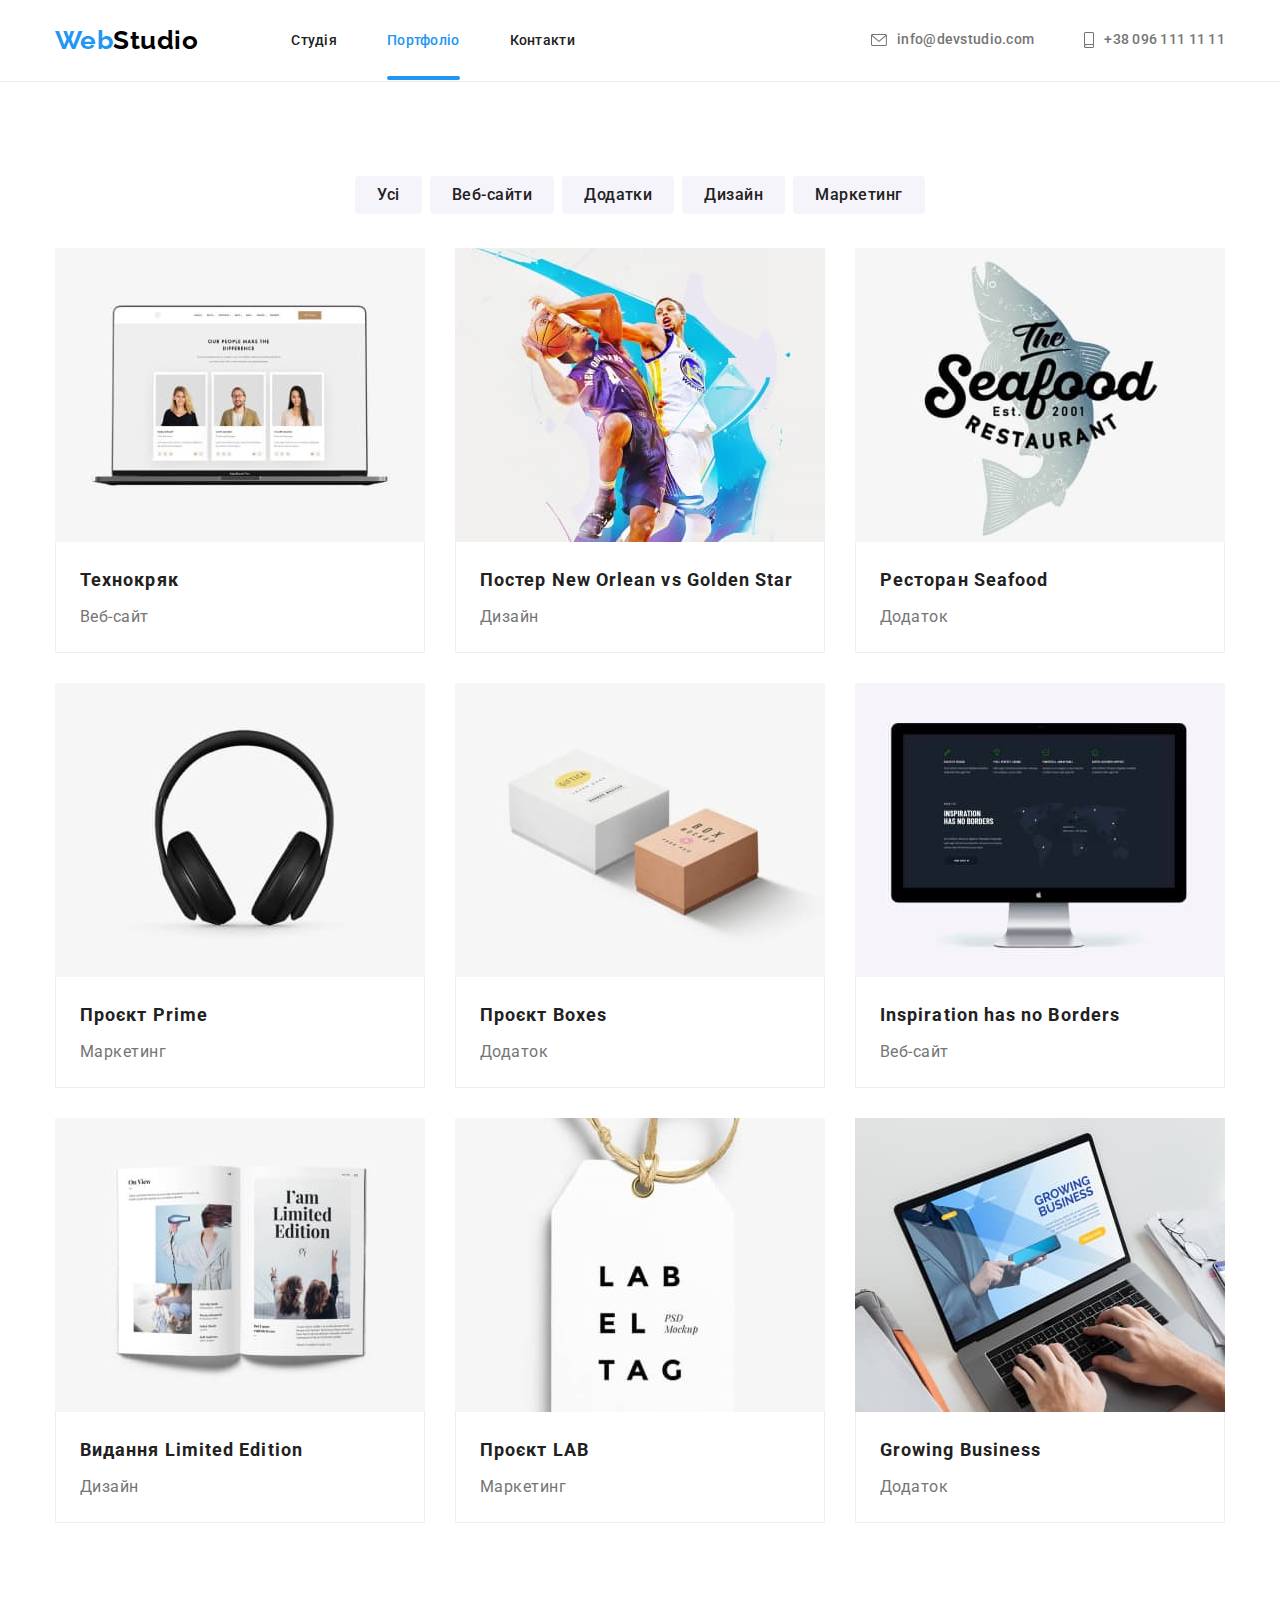
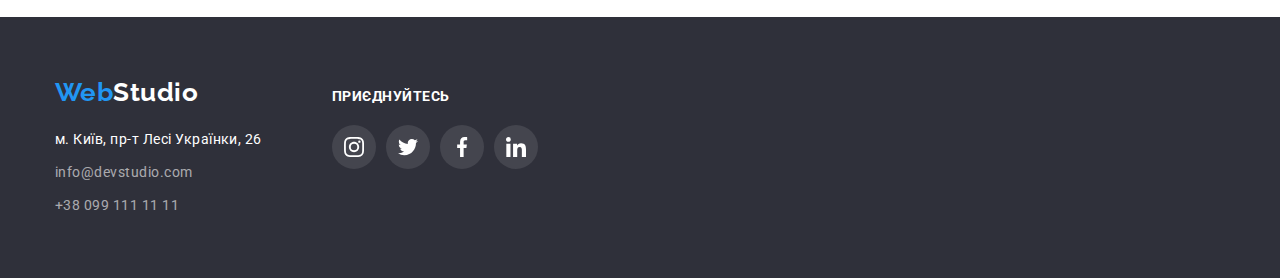
==== portfolio.html @ 14ec2091 "adds transitions, ::after completes specialization section" ====
<!DOCTYPE html>
<html lang="uk">
  <head>
    <meta charset="UTF-8" />
    <meta http-equiv="X-UA-Compatible" content="IE=edge" />
    <meta name="viewport" content="width=device-width, initial-scale=1.0" />
    <title>WebStudio Portfolio</title>
    <link rel="preconnect" href="https://fonts.googleapis.com" />
    <link rel="preconnect" href="https://fonts.gstatic.com" crossorigin />
    <link
      href="https://fonts.googleapis.com/css2?family=Raleway:wght@700&family=Roboto:wght@400;500;700;900&display=swap"
      rel="stylesheet"
    />
    <link
      rel="stylesheet"
      href="https://cdnjs.cloudflare.com/ajax/libs/modern-normalize/1.1.0/modern-normalize.min.css"
    />
    <link rel="stylesheet" href="./css/styles.css" />
  </head>
  <body>
    <header class="page-header">
      <div class="container">
        <nav class="header-nav">
          <a class="link logo" href="./index.html "> <span class="logo-start">Web</span>Studio</a>
          <ul class="list site-nav">
            <li class="item"><a class="link" href="./index.html">Студія</a></li>
            <li class="item">
              <a class="link current" href="./portfolio.html">Портфоліо</a>
            </li>
            <li class="item"><a class="link" href="">Контакти</a></li>
          </ul>
        </nav>
        <ul class="list contacts-nav">
          <li class="item">
            <a class="link" href="mailto:info@devstudio.com">
              <svg width="16" height="12" class="envelope">
                <use href="./images/icons.svg/symbol-defs.svg#icon-envelope"></use>
              </svg>
              info@devstudio.com</a
            >
          </li>
          <li class="item">
            <a class="link" href="tel:+380961111111">
              <svg width="10" height="16" class="phone">
                <use href="./images/icons.svg/symbol-defs.svg#icon-phone"></use>
              </svg>
              +38 096 111 11 11</a
            >
          </li>
        </ul>
      </div>
    </header>
    <main>
      <section class="section">
        <div class="container">
          <h1 class="title visually-hidden">Приклади робiт</h1>
          <!-- h1 will be hidden with the help of css -->
          <ul class="list sorter">
            <li class="item">
              <button type="button" class="button">Усі</button>
            </li>
            <li class="item">
              <button type="button" class="button">Веб-сайти</button>
            </li>
            <li class="item">
              <button type="button" class="button">Додатки</button>
            </li>
            <li class="item">
              <button type="button" class="button">Дизайн</button>
            </li>
            <li class="item">
              <button type="button" class="button">Маркетинг</button>
            </li>
          </ul>
          <ul class="list work-example">
            <li class="example-item">
              <a href="" class="example">
                <img
                  class="image"
                  src="./images/portfolio-pics/img-1.jpg"
                  alt="Ноутбук"
                  width="370"
                  height="294"
                />
                <div class="example-description">
                  <h2 class="subtitle">Технокряк</h2>
                  <p class="text">Веб-сайт</p>
                </div>
              </a>
            </li>
            <li class="example-item">
              <a href="" class="example">
                <img
                  class="image"
                  src="./images/portfolio-pics/img-2.jpg"
                  alt="Баскетбол"
                  width="370"
                  height="294"
                />
                <div class="example-description">
                  <h2 class="subtitle">Постер <span lang="en">New Orlean vs Golden Star</span></h2>
                  <p class="text">Дизайн</p>
                </div>
              </a>
            </li>
            <li class="example-item">
              <a href="" class="example">
                <img
                  class="image"
                  src="./images/portfolio-pics/img-3.jpg"
                  alt="Риба"
                  width="370"
                  height="294"
                />
                <div class="example-description">
                  <h2 class="subtitle">Ресторан <span lang="en">Seafood</span></h2>
                  <p class="text">Додаток</p>
                </div>
              </a>
            </li>
            <li class="example-item">
              <a href="" class="example">
                <img
                  class="image"
                  src="./images/portfolio-pics/img-4.jpg"
                  alt="Навушники"
                  width="370"
                  height="294"
                />
                <div class="example-description">
                  <h2 class="subtitle">Проєкт <span lang="en">Prime</span></h2>
                  <p class="text">Маркетинг</p>
                </div>
              </a>
            </li>
            <li class="example-item">
              <a href="" class="example">
                <img
                  class="image"
                  src="./images/portfolio-pics/img-5.jpg"
                  alt="Дві коробки"
                  width="370"
                  height="294"
                />
                <div class="example-description">
                  <h2 class="subtitle">Проєкт <span lang="en">Boxes </span></h2>
                  <p class="text">Додаток</p>
                </div>
              </a>
            </li>
            <li class="example-item">
              <a href="" class="example">
                <img
                  class="image"
                  src="./images/portfolio-pics/img-6.jpg"
                  alt="Монітор iMac"
                  width="370"
                  height="294"
                />
                <div class="example-description">
                  <h2 class="subtitle" lang="en">Inspiration has no Borders</h2>
                  <p class="text">Веб-сайт</p>
                </div>
              </a>
            </li>
            <li class="example-item">
              <a href="" class="example">
                <img
                  class="image"
                  src="./images/portfolio-pics/img-7.jpg"
                  alt="Журнал"
                  width="370"
                  height="294"
                />
                <div class="example-description">
                  <h2 class="subtitle">Видання <span>Limited Edition</span></h2>
                  <p class="text">Дизайн</p>
                </div>
              </a>
            </li>
            <li class="example-item">
              <a href="" class="example">
                <img
                  class="image"
                  src="./images/portfolio-pics/img-8.jpg"
                  alt="Бірка"
                  width="370"
                  height="294"
                />
                <div class="example-description">
                  <h2 class="subtitle">Проєкт <span lang="en">LAB</span></h2>
                  <p class="text">Маркетинг</p>
                </div>
              </a>
            </li>
            <li class="example-item">
              <a href="" class="example">
                <img
                  class="image"
                  src="./images/portfolio-pics/img-9.jpg"
                  alt="Руки на ноутбуці"
                  width="370"
                  height="294"
                />
                <div class="example-description">
                  <h2 class="subtitle" lang="en">Growing Business</h2>
                  <p class="text">Додаток</p>
                </div>
              </a>
            </li>
          </ul>
        </div>
      </section>
    </main>
    <footer class="page-footer">
      <div class="container">
        <div>
          <a class="link logo" href="./index.html"
            ><span class="logo-start">Web</span><span class="logo-end">Studio</span></a
          >
          <address class="address-nav">
            <ul class="list">
              <li class="item">
                <a
                  class="link map"
                  href="https://goo.gl/maps/hFDBtTGMjcZhoMpHA"
                  target="_blank"
                  rel="noopener noreferrer nofollow"
                >
                  м. Київ, пр-т Лесі Українки, 26</a
                >
              </li>
              <li class="item">
                <a class="link contact" href="mailto:info@devstudio.com">info@devstudio.com</a>
              </li>
              <li class="item">
                <a class="link contact" href="tel:+380991111111">+38 099 111 11 11</a>
              </li>
            </ul>
          </address>
        </div>

        <div class="join-us">
          <p class="join-us-title">приєднуйтесь</p>
          <ul class="list social-links">
            <li class="item">
              <a href="" class="link">
                <svg class="social-links-logo">
                  <use href="./images/icons.svg/symbol-defs.svg#icon-instagram"></use>
                </svg>
              </a>
            </li>
            <li class="item">
              <a href="" class="link">
                <svg class="social-links-logo">
                  <use href="./images/icons.svg/symbol-defs.svg#icon-twitter"></use>
                </svg>
              </a>
            </li>
            <li class="item">
              <a href="" class="link">
                <svg class="social-links-logo">
                  <use href="./images/icons.svg/symbol-defs.svg#icon-facebook"></use>
                </svg>
              </a>
            </li>
            <li class="item">
              <a href="" class="link">
                <svg class="social-links-logo">
                  <use href="./images/icons.svg/symbol-defs.svg#icon-linkedin"></use>
                </svg>
              </a>
            </li>
          </ul>
        </div>
      </div>
    </footer>
  </body>
</html>
---- css/styles.css ----
/* основной цвет бэка #F5F5F5 */
/* #FFFFFF цвет бэка хедера  */
/* цвет бэка футера #2F303A */
/* наша команда #F5F4FA */
/* цвет заголовков #212121 */
/* увет текста #757575 */
/*  акцент #2196F3 */
/* roboto 400 700 */

:root {
  --main-background-color: #ffffff;
  --footer-backgroung-color: #2f303a;
  --main-color: #757575;
  --title-color: #212121;
  --accent-color: #2196f3;
  --list-gap: 30px;
}
/* basic styles */
html {
  box-sizing: border-box;
}

body {
  background-color: var(--main-background-color);
  color: var(--main-color);
  font-family: Roboto, sans-serif;
  letter-spacing: 0.03em;
}
h1,
h2,
h3,
p,
ul {
  margin: 0;
  padding-left: 0;
}
.container {
  width: 1200px;
  padding: 0 15px;
  margin: 0 auto;
}

.section {
  padding-top: 94px;
  padding-bottom: 94px;
}

.list {
  list-style: none;
}
.link {
  text-decoration: inherit;
}

/* header styles */

.page-header {
  background-color: #ffffff;
  border-bottom: 1px solid #ececec;
}
.page-header .container {
  display: flex;
  padding-top: 25px;
  padding-bottom: 25px;
}
.header-nav {
  display: flex;
  align-items: center;
}
.header-nav .logo {
  margin-right: 93px;
}
.site-nav {
  display: flex;
}
.site-nav .item:not(:last-child),
.contacts-nav .item:not(:last-child) {
  margin-right: 50px;
}
.contacts-nav {
  display: flex;
  align-items: center;
  margin-left: auto;
}

.logo {
  color: #000;
}
.logo-start {
  color: var(--accent-color);
}
.site-nav .link {
  color: var(--title-color);
  transition-property: color;
  transition-duration: 250ms;
  transition-timing-function: cubic-bezier(0.4, 0, 0.2, 1);
}
.site-nav .link:hover,
.site-nav .link:focus {
  color: var(--accent-color);
}
.contacts-nav .link {
  color: inherit;
  display: flex;
  align-items: center;
  transition-property: color;
  transition-duration: 250ms;
  transition-timing-function: cubic-bezier(0.4, 0, 0.2, 1);
}
.contacts-nav .link:hover,
.contacts-nav .link:focus {
  color: var(--accent-color);
}
.site-nav .current {
  color: var(--accent-color);
}
.current {
  position: relative;
  padding-bottom: 28px;
}
.current::after {
  position: absolute;
  top: 100%;
  right: 0;
  display: block;
  content: '';
  width: 100%;
  height: 4px;
  border-radius: 2px;
  background-color: var(--accent-color);
}

.logo {
  font-family: Raleway, sans-serif;
  font-weight: 700;
  font-size: 26px;
  line-height: 1.19;
}
.site-nav .link,
.contacts-nav .link {
  font-weight: 500;
  font-size: 14px;
  line-height: 1.14;
  letter-spacing: 0.02em;
}

.envelope,
.phone {
  fill: var(--main-color);
  margin-right: 10px;
  transition-property: fill;
  transition-duration: 250ms;
  transition-timing-function: cubic-bezier(0.4, 0, 0.2, 1);
}

.contacts-nav .link:hover .envelope,
.contacts-nav .link:hover .phone {
  fill: currentColor;
}
.contacts-nav .link:focus .envelope,
.contacts-nav .link:focus .phone {
  fill: currentColor;
}
/* main styles */
.visually-hidden {
  position: absolute;
  white-space: nowrap;
  width: 1px;
  height: 1px;
  overflow: hidden;
  border: 0;
  padding: 0;
  clip: rect(0 0 0 0);
  clip-path: inset(50%);
  margin: -1px;
}

.title {
  text-align: center;
}

.overlay {
  max-width: 1600px;
  margin-left: auto;
  margin-right: auto;
  background-image: linear-gradient(to right, rgba(47, 48, 58, 0.4), rgba(47, 48, 58, 0.4)),
    url(../images/hero.jpg);
  background-color: #c4c4c4;
  background-size: cover;
  background-repeat: no-repeat;
}
.hero.section {
  display: flex;
  flex-direction: column;
  align-items: center;
  padding-top: 200px;
  padding-bottom: 200px;
  text-align: center;
}
.hero-title {
  color: var(--main-background-color);
  font-weight: 900;
  font-size: 44px;
  line-height: 1.36;
  text-align: center;
  text-transform: uppercase;
  min-width: 696px;
}

.title,
.subtitle {
  color: var(--title-color);
}
.hero-button {
  color: var(--main-background-color);
  background-color: var(--accent-color);
  font-family: inherit;
  font-weight: 700;
  font-size: 16px;
  line-height: 1.88;
  box-shadow: 0px 4px 4px rgba(0, 0, 0, 0.15);

  min-width: 216px;
  box-shadow: 0px 4px 4px rgba(0, 0, 0, 0.15);
  border: 0;
  border-radius: 4px;
  padding: 10px 32px;
  text-align: center;
  margin-top: 30px;

  transition-property: background-color;
  transition-duration: 250ms;
  transition-timing-function: cubic-bezier(0.4, 0, 0.2, 1);
}
.hero-button:hover,
.hero-button:focus {
  background-color: #188ce8;
}
.button {
  color: var(--title-color);
  background-color: #f5f4fa;
}

.button,
.hero-button {
  cursor: pointer;
}
.list .example {
  text-decoration: inherit;
  color: inherit;
}
.work-example .subtitle,
.hero-title,
.hero-button {
  letter-spacing: 0.06em;
}
.title {
  font-size: 36px;
  line-height: 1.17;
  text-align: center;
}
.specialization.section {
  padding-top: 0;
}
.advantages .subtitle {
  font-size: 14px;
  line-height: 1.42;
  text-transform: uppercase;
}
.advantages .text {
  font-style: normal;
  font-size: 14px;
  line-height: 1.71;
}

.advantages .list {
  display: flex;
  margin-left: calc(-1 * var(--list-gap));
}

.box .subtitle {
  margin-top: 30px;
  margin-bottom: 10px;
}
.box {
  margin-left: var(--list-gap);
  flex-basis: calc(100% / 4 - var(--list-gap));
}
.thumb {
  position: relative;
}
.thumb-description {
  position: absolute;
  bottom: 0;
  right: 0;
  left: 0;
  width: 100%;
  height: 70px;
  padding-top: 27px;
  padding-bottom: 27px;
  font-weight: 700;
  font-size: 14px;
  text-align: center;
  text-transform: uppercase;
  background-color: rgba(47, 48, 58, 0.8);
  color: var(--main-background-color);
}
.specialization .list {
  display: flex;
  margin-left: calc(-1 * var(--list-gap));
}
.specialization .item {
  margin-left: var(--list-gap);
  flex-basis: calc(100% / 3 - var(--list-gap));
}

.specialization .title,
.team .title,
.clients .title {
  margin-bottom: 50px;
}
.advantages .box:before {
  content: '';
  display: block;
  height: 120px;
  border-radius: 4px;
  background-color: #f5f4fa;
  background-repeat: no-repeat;
  background-position: center;
}

.icon-antenna:before {
  background-image: url(../images/icons/antenna\ 1.svg);
}
.icon-clock:before {
  background-image: url(../images/icons/clock\ 1.svg);
}
.icon-diagram:before {
  background-image: url(../images/icons/diagram\ 1.svg);
}
.icon-astronaut:before {
  background-image: url(../images/icons/astronaut\ 1.svg);
}
.team .list {
  display: flex;
  margin-left: calc(-1 * var(--list-gap));
}

.team {
  background-color: #f5f4fa;
}
.team .card {
  margin-left: var(--list-gap);
  flex-basis: calc(100% / 4 - var(--list-gap));

  background-color: var(--main-background-color);
  box-shadow: 0px 1px 3px rgba(0, 0, 0, 0.12), 0px 1px 1px rgba(0, 0, 0, 0.14),
    0px 2px 1px rgba(0, 0, 0, 0.2);
  border-radius: 0px 0px 4px 4px;
}
.about {
  padding-top: var(--list-gap);
  padding-bottom: var(--list-gap);
  padding-left: 32px;
  padding-right: 32px;
}
.team .subtitle {
  font-weight: 500;
  font-size: 16px;
  line-height: 1.19;
  text-align: center;
  margin-bottom: 10px;
}
.team .position {
  font-size: 16px;
  line-height: 1.19;
  text-align: center;
  margin-bottom: 16px;
}
.about .list.social-links {
  margin: 0;
  padding: 0;
  display: flex;
}

.social-links .link {
  width: 44px;
  height: 44px;
  border-radius: 50%;
  display: flex;
  justify-content: center;
  align-items: center;
  transition-property: background-color;
  transition-duration: 250ms;
  transition-timing-function: cubic-bezier(0.4, 0, 0.2, 1);
}

.social-links > .item:not(:last-child) {
  margin-right: 10px;
}

.social-links-logo {
  width: 20px;
  height: 20px;
  fill: #afb1b8;
  transition-property: fill;
  transition-duration: 250ms;
  transition-timing-function: cubic-bezier(0.4, 0, 0.2, 1);
}

.social-links .link:hover,
.social-links .link:focus {
  background-color: var(--accent-color);
}
.social-links .link:hover .social-links-logo,
.social-links .link:focus .social-links-logo {
  fill: var(--main-background-color);
}

.clients-list {
  display: flex;
  gap: var(--list-gap);
}
.clients-list .item {
  flex-basis: calc((100% - 150px) / 6);
}
.clients-logo {
  width: 106px;
  height: 60px;
  fill: #afb1b8;
  transition-property: fill;
  transition-duration: 250ms;
  transition-timing-function: cubic-bezier(0.4, 0, 0.2, 1);
}

.clients .link {
  display: flex;
  justify-content: center;
  align-items: center;
  height: 92px;
  border: 1px solid #afb1b8;
  border-radius: 4px;
  cursor: pointer;
  transition-property: border;
  transition-duration: 250ms;
  transition-timing-function: cubic-bezier(0.4, 0, 0.2, 1);
}

.clients-list .link:hover,
.clients-list .link:focus {
  border: 1px solid var(--accent-color);
}

.clients-list .link:hover .clients-logo {
  fill: var(--accent-color);
}
.clients-list .link:focus .clients-logo {
  fill: var(--accent-color);
}

.sorter {
  margin-left: auto;
  margin-right: auto;
  margin-bottom: 34px;
  padding-left: 0;
  display: flex;
  justify-content: center;
}
.sorter .button {
  font-family: inherit;
  font-weight: 500;
  font-size: 16px;
  line-height: 1.63;
  letter-spacing: inherit;
  background: #f5f4fa;
  padding: 6px 22px;
  border-radius: 4px;
  text-align: center;
  border: none;
  transition-property: color, background-color, box-shadow;
  transition-duration: 250ms;
  transition-timing-function: cubic-bezier(0.4, 0, 0.2, 1);
}
.sorter .button:hover,
.sorter .button:focus {
  color: var(--main-background-color);
  background-color: var(--accent-color);
  box-shadow: 0px 3px 1px rgba(0, 0, 0, 0.1), 0px 1px 2px rgba(0, 0, 0, 0.08),
    0px 2px 2px rgba(0, 0, 0, 0.12);
}

.sorter .item:not(:last-child) {
  margin-right: 8px;
}

.work-example .subtitle {
  font-size: 18px;
  line-height: 2;
}

.work-example > .example-item {
  margin-top: var(--list-gap);
  margin-left: var(--list-gap);
  flex-basis: calc(100% / 3 - var(--list-gap));
}
.example {
  display: block;
  transition-property: box-shadow;
  transition-duration: 250ms;
  transition-timing-function: cubic-bezier(0.4, 0, 0.2, 1);
}
.example:hover,
.example:focus {
  box-shadow: 0px 1px 1px rgba(0, 0, 0, 0.12), 0px 4px 4px rgba(0, 0, 0, 0.06),
    1px 4px 6px rgba(0, 0, 0, 0.16);
}

.work-example .text {
  font-size: 16px;
  line-height: 1.88;
}

.list.work-example {
  padding-left: 0;
  display: flex;
  flex-wrap: wrap;
  margin-top: calc(-1 * var(--list-gap));
  margin-left: calc(-1 * var(--list-gap));
}

.image {
  display: block;
  max-width: 100%;
}
.work-example .subtitle {
  margin-bottom: 4px;
}

.example-description {
  padding: 20px 24px;
  border-bottom: 1px solid #eeeeee;
  border-left: 1px solid #eeeeee;
  border-right: 1px solid #eeeeee;
}
/* footer styles */
.page-footer {
  padding-top: 60px;
  padding-bottom: 60px;
  background-color: var(--footer-backgroung-color);
}

.page-footer .logo {
  display: inline-block;
  margin-bottom: 20px;
}
.logo-end {
  color: var(--main-background-color);
}
.link.map {
  display: inline-block;
}
.address-nav .item:not(:last-child) {
  margin-bottom: 9px;
}
.link .map {
  color: var(--main-background-color);
}
.address-nav > .list {
  font-style: normal;
}

.map {
  color: var(--main-background-color);
  transition-property: color;
  transition-duration: 250ms;
  transition-timing-function: cubic-bezier(0.4, 0, 0.2, 1);
}
.contact {
  color: rgba(255, 255, 255, 0.6);
  transition-property: color;
  transition-duration: 250ms;
  transition-timing-function: cubic-bezier(0.4, 0, 0.2, 1);
}
.map:hover,
.contact:hover,
.map:focus,
.contact:focus {
  color: var(--accent-color);
}
.map,
.contact {
  font-size: 14px;
  line-height: 1.71;
}

.page-footer .container {
  display: flex;
  align-items: baseline;
}
.join-us {
  margin-left: 70px;
}
.join-us-title {
  font-weight: 700;
  font-size: 14px;
  line-height: 1.14;
  text-transform: uppercase;
  color: #ffffff;
  margin-bottom: 20px;
}

.join-us .social-links {
  display: flex;
}
.join-us .link {
  background: rgba(255, 255, 255, 0.1);
}
.join-us .social-links-logo {
  fill: var(--main-background-color);
}
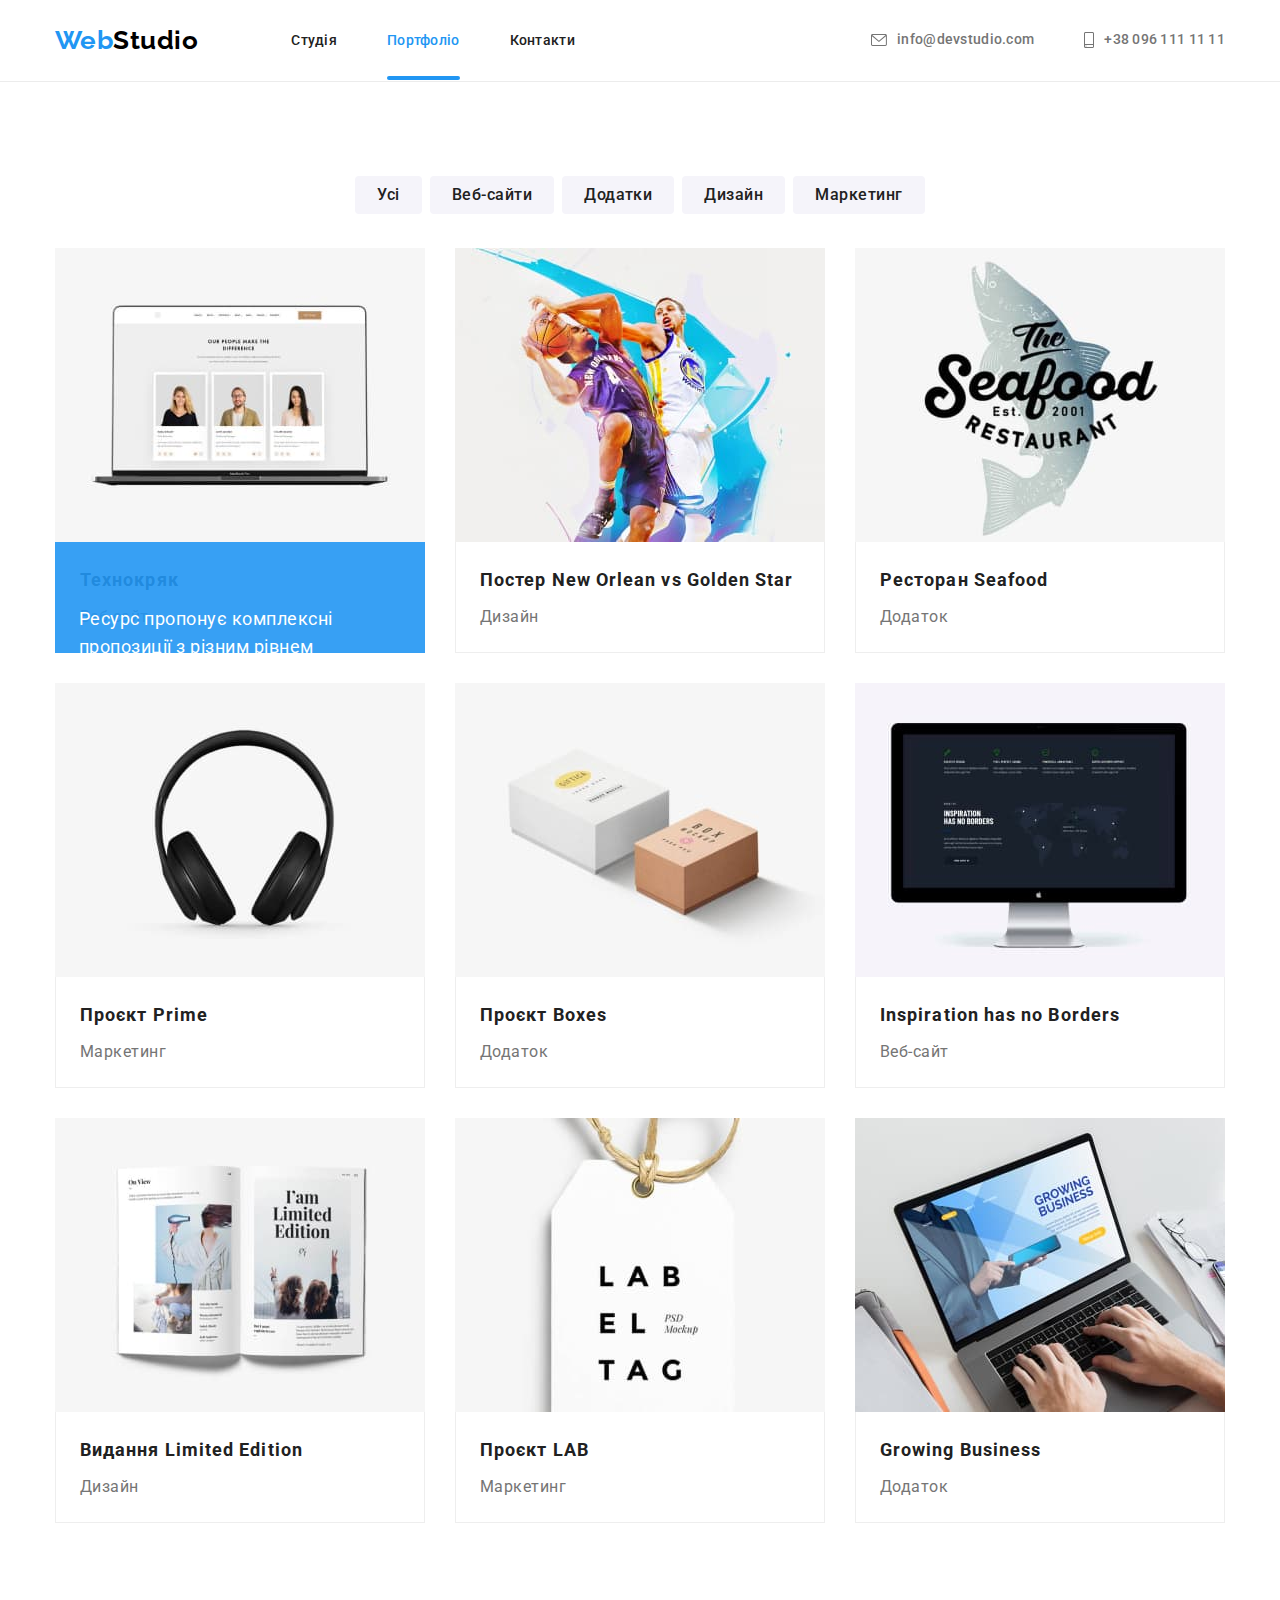
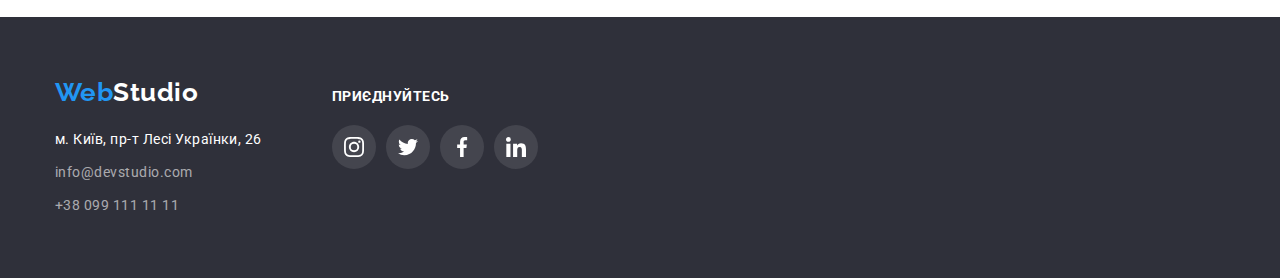
==== commit d138416e: "adds modal and overlay" ====
--- a/portfolio.html
+++ b/portfolio.html
@@ -75,13 +75,23 @@
           <ul class="list work-example">
             <li class="example-item">
               <a href="" class="example">
-                <img
-                  class="image"
-                  src="./images/portfolio-pics/img-1.jpg"
-                  alt="Ноутбук"
-                  width="370"
-                  height="294"
-                />
+                <div class="thumb">
+                  <img
+                    class="image"
+                    src="./images/portfolio-pics/img-1.jpg"
+                    alt="Ноутбук"
+                    width="370"
+                    height="294"
+                  />
+                  <div class="example-overlay">
+                    <p class="overlay-text">
+                      Ресурс пропонує комплексні пропозиції з різним рівнем функціоналу та сервісів.
+                      Все це дозволить відвідувачу отримати вичерпні відомості про компанію чи
+                      приватну особу.
+                    </p>
+                  </div>
+                </div>
+
                 <div class="example-description">
                   <h2 class="subtitle">Технокряк</h2>
                   <p class="text">Веб-сайт</p>
--- a/css/styles.css
+++ b/css/styles.css
@@ -14,6 +14,7 @@
   --title-color: #212121;
   --accent-color: #2196f3;
   --list-gap: 30px;
+  --transition-timing-function: cubic-bezier(0.4, 0, 0.2, 1);
 }
 /* basic styles */
 html {
@@ -91,9 +92,7 @@
 }
 .site-nav .link {
   color: var(--title-color);
-  transition-property: color;
-  transition-duration: 250ms;
-  transition-timing-function: cubic-bezier(0.4, 0, 0.2, 1);
+  transition: color 250ms var(--transition-timing-function);
 }
 .site-nav .link:hover,
 .site-nav .link:focus {
@@ -103,9 +102,7 @@
   color: inherit;
   display: flex;
   align-items: center;
-  transition-property: color;
-  transition-duration: 250ms;
-  transition-timing-function: cubic-bezier(0.4, 0, 0.2, 1);
+  transition: color 250ms var(--transition-timing-function);
 }
 .contacts-nav .link:hover,
 .contacts-nav .link:focus {
@@ -148,9 +145,7 @@
 .phone {
   fill: var(--main-color);
   margin-right: 10px;
-  transition-property: fill;
-  transition-duration: 250ms;
-  transition-timing-function: cubic-bezier(0.4, 0, 0.2, 1);
+  transition: fill 250ms var(--transition-timing-function);
 }
 
 .contacts-nav .link:hover .envelope,
@@ -228,9 +223,7 @@
   text-align: center;
   margin-top: 30px;
 
-  transition-property: background-color;
-  transition-duration: 250ms;
-  transition-timing-function: cubic-bezier(0.4, 0, 0.2, 1);
+  transition: background-color 250ms var(--transition-timing-function);
 }
 .hero-button:hover,
 .hero-button:focus {
@@ -390,9 +383,7 @@
   display: flex;
   justify-content: center;
   align-items: center;
-  transition-property: background-color;
-  transition-duration: 250ms;
-  transition-timing-function: cubic-bezier(0.4, 0, 0.2, 1);
+  transition: background-color 250ms var(--transition-timing-function);
 }
 
 .social-links > .item:not(:last-child) {
@@ -403,9 +394,7 @@
   width: 20px;
   height: 20px;
   fill: #afb1b8;
-  transition-property: fill;
-  transition-duration: 250ms;
-  transition-timing-function: cubic-bezier(0.4, 0, 0.2, 1);
+  transition: fill 250ms var(--transition-timing-function);
 }
 
 .social-links .link:hover,
@@ -428,9 +417,7 @@
   width: 106px;
   height: 60px;
   fill: #afb1b8;
-  transition-property: fill;
-  transition-duration: 250ms;
-  transition-timing-function: cubic-bezier(0.4, 0, 0.2, 1);
+  transition: fill 250ms var(--transition-timing-function);
 }
 
 .clients .link {
@@ -441,9 +428,7 @@
   border: 1px solid #afb1b8;
   border-radius: 4px;
   cursor: pointer;
-  transition-property: border;
-  transition-duration: 250ms;
-  transition-timing-function: cubic-bezier(0.4, 0, 0.2, 1);
+  transition: border 250ms var(--transition-timing-function);
 }
 
 .clients-list .link:hover,
@@ -477,9 +462,9 @@
   border-radius: 4px;
   text-align: center;
   border: none;
-  transition-property: color, background-color, box-shadow;
-  transition-duration: 250ms;
-  transition-timing-function: cubic-bezier(0.4, 0, 0.2, 1);
+  transition: color 250ms var(--transition-timing-function),
+    background-color 250ms var(--transition-timing-function),
+    box-shadow 250ms var(--transition-timing-function);
 }
 .sorter .button:hover,
 .sorter .button:focus {
@@ -504,10 +489,9 @@
   flex-basis: calc(100% / 3 - var(--list-gap));
 }
 .example {
+  overflow: hidden;
   display: block;
-  transition-property: box-shadow;
-  transition-duration: 250ms;
-  transition-timing-function: cubic-bezier(0.4, 0, 0.2, 1);
+  transition: box-shadow 250ms var(--transition-timing-function);
 }
 .example:hover,
 .example:focus {
@@ -518,6 +502,34 @@
 .work-example .text {
   font-size: 16px;
   line-height: 1.88;
+}
+
+.example-thumb {
+  position: relative;
+  display: block;
+  width: 100%;
+  overflow: hidden;
+}
+
+.example-overlay {
+  position: absolute;
+  top: 100%;
+  left: 0;
+  display: block;
+  width: 100%;
+  height: 100%;
+  padding: 63px 24px;
+  background-color: rgba(33, 150, 243, 0.9);
+  transition: transform 250ms var(--transition-timing-function);
+}
+.overlay-text {
+  font-size: 18px;
+  line-height: 1.56;
+  color: rgba(255, 255, 255, 1);
+}
+
+.example:hover .example-overlay {
+  transform: translateY(-100%);
 }
 
 .list.work-example {
@@ -571,15 +583,11 @@
 
 .map {
   color: var(--main-background-color);
-  transition-property: color;
-  transition-duration: 250ms;
-  transition-timing-function: cubic-bezier(0.4, 0, 0.2, 1);
+  transition: color 250ms var(--transition-timing-function);
 }
 .contact {
   color: rgba(255, 255, 255, 0.6);
-  transition-property: color;
-  transition-duration: 250ms;
-  transition-timing-function: cubic-bezier(0.4, 0, 0.2, 1);
+  transition: color 250ms var(--transition-timing-function);
 }
 .map:hover,
 .contact:hover,
@@ -618,3 +626,41 @@
 .join-us .social-links-logo {
   fill: var(--main-background-color);
 }
+.backdrop {
+  position: fixed;
+  top: 0;
+  bottom: 0;
+  right: 0;
+  left: 0;
+  background-color: rgba(0, 0, 0, 0.2);
+}
+.modal {
+  position: absolute;
+  top: 50%;
+  left: 50%;
+  transform: translate(-50%, -50%);
+
+  width: 528px;
+  height: 581px;
+  background-color: var(--main-background-color);
+}
+.backdrop.is-hidden {
+  opacity: 0;
+  pointer-events: none;
+  /* visibility: hidden; */
+}
+.close-modal {
+  position: absolute;
+  top: 8px;
+  right: 8px;
+  padding: 0;
+  cursor: pointer;
+  width: 30px;
+  height: 30px;
+  border-radius: 50%;
+  background: var(--main-background-color);
+  border: 1px solid rgba(0, 0, 0, 0.1);
+  background-image: url(../images/icons/close.svg);
+  background-repeat: no-repeat;
+  background-position: center;
+}
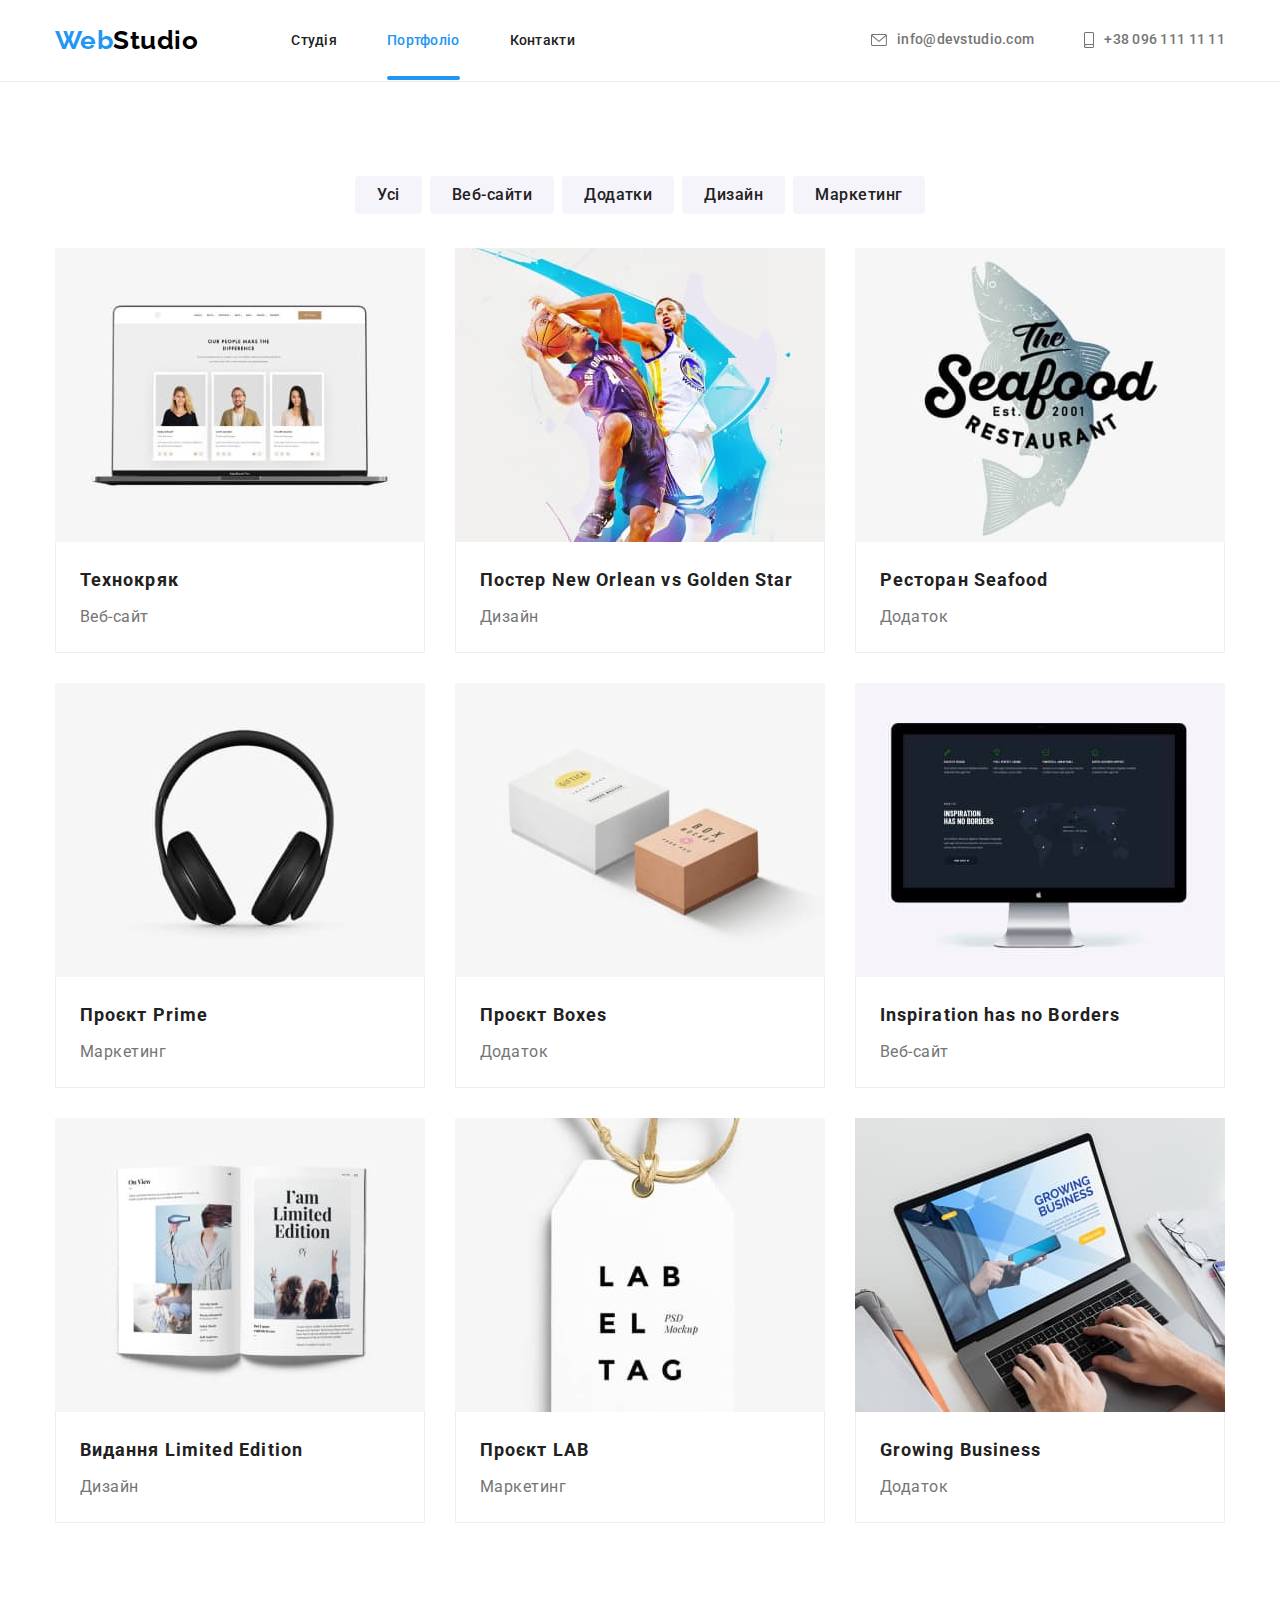
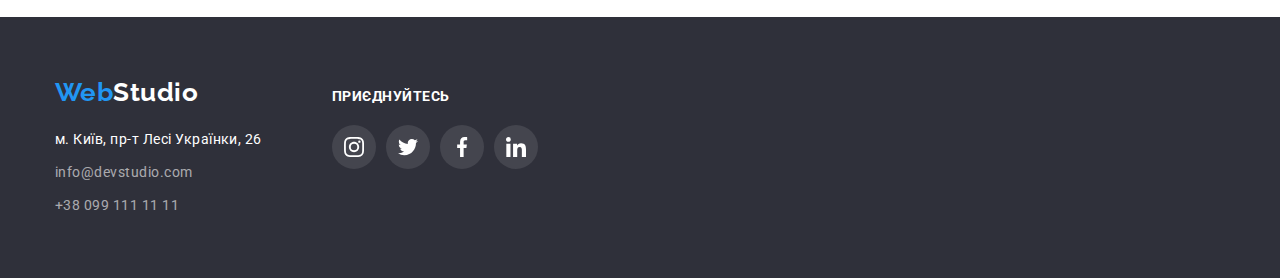
==== commit 5bab8d78: "fixes mistakes" ====
--- a/portfolio.html
+++ b/portfolio.html
@@ -100,13 +100,23 @@
             </li>
             <li class="example-item">
               <a href="" class="example">
-                <img
-                  class="image"
-                  src="./images/portfolio-pics/img-2.jpg"
-                  alt="Баскетбол"
-                  width="370"
-                  height="294"
-                />
+                <div class="thumb">
+                  <img
+                    class="image"
+                    src="./images/portfolio-pics/img-2.jpg"
+                    alt="Баскетбол"
+                    width="370"
+                    height="294"
+                  />
+                  <div class="example-overlay">
+                    <p class="overlay-text">
+                      Ресурс пропонує комплексні пропозиції з різним рівнем функціоналу та сервісів.
+                      Все це дозволить відвідувачу отримати вичерпні відомості про компанію чи
+                      приватну особу.
+                    </p>
+                  </div>
+                </div>
+
                 <div class="example-description">
                   <h2 class="subtitle">Постер <span lang="en">New Orlean vs Golden Star</span></h2>
                   <p class="text">Дизайн</p>
@@ -115,13 +125,23 @@
             </li>
             <li class="example-item">
               <a href="" class="example">
-                <img
-                  class="image"
-                  src="./images/portfolio-pics/img-3.jpg"
-                  alt="Риба"
-                  width="370"
-                  height="294"
-                />
+                <div class="thumb">
+                  <img
+                    class="image"
+                    src="./images/portfolio-pics/img-3.jpg"
+                    alt="Риба"
+                    width="370"
+                    height="294"
+                  />
+                  <div class="example-overlay">
+                    <p class="overlay-text">
+                      Ресурс пропонує комплексні пропозиції з різним рівнем функціоналу та сервісів.
+                      Все це дозволить відвідувачу отримати вичерпні відомості про компанію чи
+                      приватну особу.
+                    </p>
+                  </div>
+                </div>
+
                 <div class="example-description">
                   <h2 class="subtitle">Ресторан <span lang="en">Seafood</span></h2>
                   <p class="text">Додаток</p>
@@ -130,13 +150,23 @@
             </li>
             <li class="example-item">
               <a href="" class="example">
-                <img
-                  class="image"
-                  src="./images/portfolio-pics/img-4.jpg"
-                  alt="Навушники"
-                  width="370"
-                  height="294"
-                />
+                <div class="thumb">
+                  <img
+                    class="image"
+                    src="./images/portfolio-pics/img-4.jpg"
+                    alt="Навушники"
+                    width="370"
+                    height="294"
+                  />
+                  <div class="example-overlay">
+                    <p class="overlay-text">
+                      Ресурс пропонує комплексні пропозиції з різним рівнем функціоналу та сервісів.
+                      Все це дозволить відвідувачу отримати вичерпні відомості про компанію чи
+                      приватну особу.
+                    </p>
+                  </div>
+                </div>
+
                 <div class="example-description">
                   <h2 class="subtitle">Проєкт <span lang="en">Prime</span></h2>
                   <p class="text">Маркетинг</p>
@@ -145,13 +175,23 @@
             </li>
             <li class="example-item">
               <a href="" class="example">
-                <img
-                  class="image"
-                  src="./images/portfolio-pics/img-5.jpg"
-                  alt="Дві коробки"
-                  width="370"
-                  height="294"
-                />
+                <div class="thumb">
+                  <img
+                    class="image"
+                    src="./images/portfolio-pics/img-5.jpg"
+                    alt="Дві коробки"
+                    width="370"
+                    height="294"
+                  />
+                  <div class="example-overlay">
+                    <p class="overlay-text">
+                      Ресурс пропонує комплексні пропозиції з різним рівнем функціоналу та сервісів.
+                      Все це дозволить відвідувачу отримати вичерпні відомості про компанію чи
+                      приватну особу.
+                    </p>
+                  </div>
+                </div>
+
                 <div class="example-description">
                   <h2 class="subtitle">Проєкт <span lang="en">Boxes </span></h2>
                   <p class="text">Додаток</p>
@@ -160,13 +200,23 @@
             </li>
             <li class="example-item">
               <a href="" class="example">
-                <img
-                  class="image"
-                  src="./images/portfolio-pics/img-6.jpg"
-                  alt="Монітор iMac"
-                  width="370"
-                  height="294"
-                />
+                <div class="thumb">
+                  <img
+                    class="image"
+                    src="./images/portfolio-pics/img-6.jpg"
+                    alt="Монітор iMac"
+                    width="370"
+                    height="294"
+                  />
+                  <div class="example-overlay">
+                    <p class="overlay-text">
+                      Ресурс пропонує комплексні пропозиції з різним рівнем функціоналу та сервісів.
+                      Все це дозволить відвідувачу отримати вичерпні відомості про компанію чи
+                      приватну особу.
+                    </p>
+                  </div>
+                </div>
+
                 <div class="example-description">
                   <h2 class="subtitle" lang="en">Inspiration has no Borders</h2>
                   <p class="text">Веб-сайт</p>
@@ -175,13 +225,23 @@
             </li>
             <li class="example-item">
               <a href="" class="example">
-                <img
-                  class="image"
-                  src="./images/portfolio-pics/img-7.jpg"
-                  alt="Журнал"
-                  width="370"
-                  height="294"
-                />
+                <div class="thumb">
+                  <img
+                    class="image"
+                    src="./images/portfolio-pics/img-7.jpg"
+                    alt="Журнал"
+                    width="370"
+                    height="294"
+                  />
+                  <div class="example-overlay">
+                    <p class="overlay-text">
+                      Ресурс пропонує комплексні пропозиції з різним рівнем функціоналу та сервісів.
+                      Все це дозволить відвідувачу отримати вичерпні відомості про компанію чи
+                      приватну особу.
+                    </p>
+                  </div>
+                </div>
+
                 <div class="example-description">
                   <h2 class="subtitle">Видання <span>Limited Edition</span></h2>
                   <p class="text">Дизайн</p>
@@ -190,13 +250,23 @@
             </li>
             <li class="example-item">
               <a href="" class="example">
-                <img
-                  class="image"
-                  src="./images/portfolio-pics/img-8.jpg"
-                  alt="Бірка"
-                  width="370"
-                  height="294"
-                />
+                <div class="thumb">
+                  <img
+                    class="image"
+                    src="./images/portfolio-pics/img-8.jpg"
+                    alt="Бірка"
+                    width="370"
+                    height="294"
+                  />
+                  <div class="example-overlay">
+                    <p class="overlay-text">
+                      Ресурс пропонує комплексні пропозиції з різним рівнем функціоналу та сервісів.
+                      Все це дозволить відвідувачу отримати вичерпні відомості про компанію чи
+                      приватну особу.
+                    </p>
+                  </div>
+                </div>
+
                 <div class="example-description">
                   <h2 class="subtitle">Проєкт <span lang="en">LAB</span></h2>
                   <p class="text">Маркетинг</p>
@@ -205,13 +275,23 @@
             </li>
             <li class="example-item">
               <a href="" class="example">
-                <img
-                  class="image"
-                  src="./images/portfolio-pics/img-9.jpg"
-                  alt="Руки на ноутбуці"
-                  width="370"
-                  height="294"
-                />
+                <div class="thumb">
+                  <img
+                    class="image"
+                    src="./images/portfolio-pics/img-9.jpg"
+                    alt="Руки на ноутбуці"
+                    width="370"
+                    height="294"
+                  />
+                  <div class="example-overlay">
+                    <p class="overlay-text">
+                      Ресурс пропонує комплексні пропозиції з різним рівнем функціоналу та сервісів.
+                      Все це дозволить відвідувачу отримати вичерпні відомості про компанію чи
+                      приватну особу.
+                    </p>
+                  </div>
+                </div>
+
                 <div class="example-description">
                   <h2 class="subtitle" lang="en">Growing Business</h2>
                   <p class="text">Додаток</p>
--- a/css/styles.css
+++ b/css/styles.css
@@ -234,398 +234,6 @@
   background-color: #f5f4fa;
 }
 
-.button,
-.hero-button {
-  cursor: pointer;
-}
-.list .example {
-  text-decoration: inherit;
-  color: inherit;
-}
-.work-example .subtitle,
-.hero-title,
-.hero-button {
-  letter-spacing: 0.06em;
-}
-.title {
-  font-size: 36px;
-  line-height: 1.17;
-  text-align: center;
-}
-.specialization.section {
-  padding-top: 0;
-}
-.advantages .subtitle {
-  font-size: 14px;
-  line-height: 1.42;
-  text-transform: uppercase;
-}
-.advantages .text {
-  font-style: normal;
-  font-size: 14px;
-  line-height: 1.71;
-}
-
-.advantages .list {
-  display: flex;
-  margin-left: calc(-1 * var(--list-gap));
-}
-
-.box .subtitle {
-  margin-top: 30px;
-  margin-bottom: 10px;
-}
-.box {
-  margin-left: var(--list-gap);
-  flex-basis: calc(100% / 4 - var(--list-gap));
-}
-.thumb {
-  position: relative;
-}
-.thumb-description {
-  position: absolute;
-  bottom: 0;
-  right: 0;
-  left: 0;
-  width: 100%;
-  height: 70px;
-  padding-top: 27px;
-  padding-bottom: 27px;
-  font-weight: 700;
-  font-size: 14px;
-  text-align: center;
-  text-transform: uppercase;
-  background-color: rgba(47, 48, 58, 0.8);
-  color: var(--main-background-color);
-}
-.specialization .list {
-  display: flex;
-  margin-left: calc(-1 * var(--list-gap));
-}
-.specialization .item {
-  margin-left: var(--list-gap);
-  flex-basis: calc(100% / 3 - var(--list-gap));
-}
-
-.specialization .title,
-.team .title,
-.clients .title {
-  margin-bottom: 50px;
-}
-.advantages .box:before {
-  content: '';
-  display: block;
-  height: 120px;
-  border-radius: 4px;
-  background-color: #f5f4fa;
-  background-repeat: no-repeat;
-  background-position: center;
-}
-
-.icon-antenna:before {
-  background-image: url(../images/icons/antenna\ 1.svg);
-}
-.icon-clock:before {
-  background-image: url(../images/icons/clock\ 1.svg);
-}
-.icon-diagram:before {
-  background-image: url(../images/icons/diagram\ 1.svg);
-}
-.icon-astronaut:before {
-  background-image: url(../images/icons/astronaut\ 1.svg);
-}
-.team .list {
-  display: flex;
-  margin-left: calc(-1 * var(--list-gap));
-}
-
-.team {
-  background-color: #f5f4fa;
-}
-.team .card {
-  margin-left: var(--list-gap);
-  flex-basis: calc(100% / 4 - var(--list-gap));
-
-  background-color: var(--main-background-color);
-  box-shadow: 0px 1px 3px rgba(0, 0, 0, 0.12), 0px 1px 1px rgba(0, 0, 0, 0.14),
-    0px 2px 1px rgba(0, 0, 0, 0.2);
-  border-radius: 0px 0px 4px 4px;
-}
-.about {
-  padding-top: var(--list-gap);
-  padding-bottom: var(--list-gap);
-  padding-left: 32px;
-  padding-right: 32px;
-}
-.team .subtitle {
-  font-weight: 500;
-  font-size: 16px;
-  line-height: 1.19;
-  text-align: center;
-  margin-bottom: 10px;
-}
-.team .position {
-  font-size: 16px;
-  line-height: 1.19;
-  text-align: center;
-  margin-bottom: 16px;
-}
-.about .list.social-links {
-  margin: 0;
-  padding: 0;
-  display: flex;
-}
-
-.social-links .link {
-  width: 44px;
-  height: 44px;
-  border-radius: 50%;
-  display: flex;
-  justify-content: center;
-  align-items: center;
-  transition: background-color 250ms var(--transition-timing-function);
-}
-
-.social-links > .item:not(:last-child) {
-  margin-right: 10px;
-}
-
-.social-links-logo {
-  width: 20px;
-  height: 20px;
-  fill: #afb1b8;
-  transition: fill 250ms var(--transition-timing-function);
-}
-
-.social-links .link:hover,
-.social-links .link:focus {
-  background-color: var(--accent-color);
-}
-.social-links .link:hover .social-links-logo,
-.social-links .link:focus .social-links-logo {
-  fill: var(--main-background-color);
-}
-
-.clients-list {
-  display: flex;
-  gap: var(--list-gap);
-}
-.clients-list .item {
-  flex-basis: calc((100% - 150px) / 6);
-}
-.clients-logo {
-  width: 106px;
-  height: 60px;
-  fill: #afb1b8;
-  transition: fill 250ms var(--transition-timing-function);
-}
-
-.clients .link {
-  display: flex;
-  justify-content: center;
-  align-items: center;
-  height: 92px;
-  border: 1px solid #afb1b8;
-  border-radius: 4px;
-  cursor: pointer;
-  transition: border 250ms var(--transition-timing-function);
-}
-
-.clients-list .link:hover,
-.clients-list .link:focus {
-  border: 1px solid var(--accent-color);
-}
-
-.clients-list .link:hover .clients-logo {
-  fill: var(--accent-color);
-}
-.clients-list .link:focus .clients-logo {
-  fill: var(--accent-color);
-}
-
-.sorter {
-  margin-left: auto;
-  margin-right: auto;
-  margin-bottom: 34px;
-  padding-left: 0;
-  display: flex;
-  justify-content: center;
-}
-.sorter .button {
-  font-family: inherit;
-  font-weight: 500;
-  font-size: 16px;
-  line-height: 1.63;
-  letter-spacing: inherit;
-  background: #f5f4fa;
-  padding: 6px 22px;
-  border-radius: 4px;
-  text-align: center;
-  border: none;
-  transition: color 250ms var(--transition-timing-function),
-    background-color 250ms var(--transition-timing-function),
-    box-shadow 250ms var(--transition-timing-function);
-}
-.sorter .button:hover,
-.sorter .button:focus {
-  color: var(--main-background-color);
-  background-color: var(--accent-color);
-  box-shadow: 0px 3px 1px rgba(0, 0, 0, 0.1), 0px 1px 2px rgba(0, 0, 0, 0.08),
-    0px 2px 2px rgba(0, 0, 0, 0.12);
-}
-
-.sorter .item:not(:last-child) {
-  margin-right: 8px;
-}
-
-.work-example .subtitle {
-  font-size: 18px;
-  line-height: 2;
-}
-
-.work-example > .example-item {
-  margin-top: var(--list-gap);
-  margin-left: var(--list-gap);
-  flex-basis: calc(100% / 3 - var(--list-gap));
-}
-.example {
-  overflow: hidden;
-  display: block;
-  transition: box-shadow 250ms var(--transition-timing-function);
-}
-.example:hover,
-.example:focus {
-  box-shadow: 0px 1px 1px rgba(0, 0, 0, 0.12), 0px 4px 4px rgba(0, 0, 0, 0.06),
-    1px 4px 6px rgba(0, 0, 0, 0.16);
-}
-
-.work-example .text {
-  font-size: 16px;
-  line-height: 1.88;
-}
-
-.example-thumb {
-  position: relative;
-  display: block;
-  width: 100%;
-  overflow: hidden;
-}
-
-.example-overlay {
-  position: absolute;
-  top: 100%;
-  left: 0;
-  display: block;
-  width: 100%;
-  height: 100%;
-  padding: 63px 24px;
-  background-color: rgba(33, 150, 243, 0.9);
-  transition: transform 250ms var(--transition-timing-function);
-}
-.overlay-text {
-  font-size: 18px;
-  line-height: 1.56;
-  color: rgba(255, 255, 255, 1);
-}
-
-.example:hover .example-overlay {
-  transform: translateY(-100%);
-}
-
-.list.work-example {
-  padding-left: 0;
-  display: flex;
-  flex-wrap: wrap;
-  margin-top: calc(-1 * var(--list-gap));
-  margin-left: calc(-1 * var(--list-gap));
-}
-
-.image {
-  display: block;
-  max-width: 100%;
-}
-.work-example .subtitle {
-  margin-bottom: 4px;
-}
-
-.example-description {
-  padding: 20px 24px;
-  border-bottom: 1px solid #eeeeee;
-  border-left: 1px solid #eeeeee;
-  border-right: 1px solid #eeeeee;
-}
-/* footer styles */
-.page-footer {
-  padding-top: 60px;
-  padding-bottom: 60px;
-  background-color: var(--footer-backgroung-color);
-}
-
-.page-footer .logo {
-  display: inline-block;
-  margin-bottom: 20px;
-}
-.logo-end {
-  color: var(--main-background-color);
-}
-.link.map {
-  display: inline-block;
-}
-.address-nav .item:not(:last-child) {
-  margin-bottom: 9px;
-}
-.link .map {
-  color: var(--main-background-color);
-}
-.address-nav > .list {
-  font-style: normal;
-}
-
-.map {
-  color: var(--main-background-color);
-  transition: color 250ms var(--transition-timing-function);
-}
-.contact {
-  color: rgba(255, 255, 255, 0.6);
-  transition: color 250ms var(--transition-timing-function);
-}
-.map:hover,
-.contact:hover,
-.map:focus,
-.contact:focus {
-  color: var(--accent-color);
-}
-.map,
-.contact {
-  font-size: 14px;
-  line-height: 1.71;
-}
-
-.page-footer .container {
-  display: flex;
-  align-items: baseline;
-}
-.join-us {
-  margin-left: 70px;
-}
-.join-us-title {
-  font-weight: 700;
-  font-size: 14px;
-  line-height: 1.14;
-  text-transform: uppercase;
-  color: #ffffff;
-  margin-bottom: 20px;
-}
-
-.join-us .social-links {
-  display: flex;
-}
-.join-us .link {
-  background: rgba(255, 255, 255, 0.1);
-}
-.join-us .social-links-logo {
-  fill: var(--main-background-color);
-}
 .backdrop {
   position: fixed;
   top: 0;
@@ -633,23 +241,31 @@
   right: 0;
   left: 0;
   background-color: rgba(0, 0, 0, 0.2);
+  opacity: 1;
+  transition: opacity 250ms var(--transition-timing-function);
 }
 .modal {
   position: absolute;
   top: 50%;
   left: 50%;
-  transform: translate(-50%, -50%);
-
-  width: 528px;
-  height: 581px;
+  transform: translate(-50%, -50%) scale(1);
+  transition: transform 250ms var(--transition-timing-function) 100ms;
+
+  min-width: 528px;
+  min-height: 581px;
   background-color: var(--main-background-color);
 }
 .backdrop.is-hidden {
   opacity: 0;
   pointer-events: none;
-  /* visibility: hidden; */
-}
-.close-modal {
+  visibility: hidden;
+}
+
+.backdrop.is-hidden .modal {
+  transform: translate(-50%, 50%) scale(1.2);
+}
+
+.close-btn {
   position: absolute;
   top: 8px;
   right: 8px;
@@ -664,3 +280,397 @@
   background-repeat: no-repeat;
   background-position: center;
 }
+
+.button,
+.hero-button {
+  cursor: pointer;
+}
+
+.list .example {
+  text-decoration: inherit;
+  color: inherit;
+}
+.work-example .subtitle,
+.hero-title,
+.hero-button {
+  letter-spacing: 0.06em;
+}
+.title {
+  font-size: 36px;
+  line-height: 1.17;
+  text-align: center;
+}
+.specialization.section {
+  padding-top: 0;
+}
+.advantages .subtitle {
+  font-size: 14px;
+  line-height: 1.42;
+  text-transform: uppercase;
+}
+.advantages .text {
+  font-style: normal;
+  font-size: 14px;
+  line-height: 1.71;
+}
+
+.advantages .list {
+  display: flex;
+  margin-left: calc(-1 * var(--list-gap));
+}
+
+.box .subtitle {
+  margin-top: 30px;
+  margin-bottom: 10px;
+}
+.box {
+  margin-left: var(--list-gap);
+  flex-basis: calc(100% / 4 - var(--list-gap));
+}
+.thumb {
+  position: relative;
+}
+.thumb-description {
+  position: absolute;
+  bottom: 0;
+  right: 0;
+  left: 0;
+  width: 100%;
+  height: 70px;
+  padding-top: 27px;
+  padding-bottom: 27px;
+  font-weight: 700;
+  font-size: 14px;
+  text-align: center;
+  text-transform: uppercase;
+  background-color: rgba(47, 48, 58, 0.8);
+  color: var(--main-background-color);
+}
+.specialization .list {
+  display: flex;
+  margin-left: calc(-1 * var(--list-gap));
+}
+.specialization .item {
+  margin-left: var(--list-gap);
+  flex-basis: calc(100% / 3 - var(--list-gap));
+}
+
+.specialization .title,
+.team .title,
+.clients .title {
+  margin-bottom: 50px;
+}
+.advantages .box:before {
+  content: '';
+  display: block;
+  height: 120px;
+  border-radius: 4px;
+  background-color: #f5f4fa;
+  background-repeat: no-repeat;
+  background-position: center;
+}
+
+.icon-antenna:before {
+  background-image: url(../images/icons/antenna\ 1.svg);
+}
+.icon-clock:before {
+  background-image: url(../images/icons/clock\ 1.svg);
+}
+.icon-diagram:before {
+  background-image: url(../images/icons/diagram\ 1.svg);
+}
+.icon-astronaut:before {
+  background-image: url(../images/icons/astronaut\ 1.svg);
+}
+.team .list {
+  display: flex;
+  margin-left: calc(-1 * var(--list-gap));
+}
+
+.team {
+  background-color: #f5f4fa;
+}
+.team .card {
+  margin-left: var(--list-gap);
+  flex-basis: calc(100% / 4 - var(--list-gap));
+
+  background-color: var(--main-background-color);
+  box-shadow: 0px 1px 3px rgba(0, 0, 0, 0.12), 0px 1px 1px rgba(0, 0, 0, 0.14),
+    0px 2px 1px rgba(0, 0, 0, 0.2);
+  border-radius: 0px 0px 4px 4px;
+}
+.about {
+  padding-top: var(--list-gap);
+  padding-bottom: var(--list-gap);
+  padding-left: 32px;
+  padding-right: 32px;
+}
+.team .subtitle {
+  font-weight: 500;
+  font-size: 16px;
+  line-height: 1.19;
+  text-align: center;
+  margin-bottom: 10px;
+}
+.team .position {
+  font-size: 16px;
+  line-height: 1.19;
+  text-align: center;
+  margin-bottom: 16px;
+}
+.about .list.social-links {
+  margin: 0;
+  padding: 0;
+  display: flex;
+}
+
+.social-links .link {
+  width: 44px;
+  height: 44px;
+  border-radius: 50%;
+  display: flex;
+  justify-content: center;
+  align-items: center;
+  transition: background-color 250ms var(--transition-timing-function);
+}
+
+.social-links > .item:not(:last-child) {
+  margin-right: 10px;
+}
+
+.social-links-logo {
+  width: 20px;
+  height: 20px;
+  fill: #afb1b8;
+  transition: fill 250ms var(--transition-timing-function);
+}
+
+.social-links .link:hover,
+.social-links .link:focus {
+  background-color: var(--accent-color);
+}
+.social-links .link:hover .social-links-logo,
+.social-links .link:focus .social-links-logo {
+  fill: var(--main-background-color);
+}
+
+.clients-list {
+  display: flex;
+  gap: var(--list-gap);
+}
+.clients-list .item {
+  flex-basis: calc((100% - 150px) / 6);
+}
+.clients-logo {
+  width: 106px;
+  height: 60px;
+  fill: #afb1b8;
+  transition: fill 250ms var(--transition-timing-function);
+}
+
+.clients .link {
+  display: flex;
+  justify-content: center;
+  align-items: center;
+  height: 92px;
+  border: 1px solid #afb1b8;
+  border-radius: 4px;
+  cursor: pointer;
+  transition: border 250ms var(--transition-timing-function);
+}
+
+.clients-list .link:hover,
+.clients-list .link:focus {
+  border: 1px solid var(--accent-color);
+}
+
+.clients-list .link:hover .clients-logo {
+  fill: var(--accent-color);
+}
+.clients-list .link:focus .clients-logo {
+  fill: var(--accent-color);
+}
+
+.sorter {
+  margin-left: auto;
+  margin-right: auto;
+  margin-bottom: 34px;
+  padding-left: 0;
+  display: flex;
+  justify-content: center;
+}
+.sorter .button {
+  font-family: inherit;
+  font-weight: 500;
+  font-size: 16px;
+  line-height: 1.63;
+  letter-spacing: inherit;
+  background: #f5f4fa;
+  padding: 6px 22px;
+  border-radius: 4px;
+  text-align: center;
+  border: none;
+  transition: color 250ms var(--transition-timing-function),
+    background-color 250ms var(--transition-timing-function),
+    box-shadow 250ms var(--transition-timing-function);
+}
+.sorter .button:hover,
+.sorter .button:focus {
+  color: var(--main-background-color);
+  background-color: var(--accent-color);
+  box-shadow: 0px 3px 1px rgba(0, 0, 0, 0.1), 0px 1px 2px rgba(0, 0, 0, 0.08),
+    0px 2px 2px rgba(0, 0, 0, 0.12);
+}
+
+.sorter .item:not(:last-child) {
+  margin-right: 8px;
+}
+
+.work-example .subtitle {
+  font-size: 18px;
+  line-height: 2;
+}
+
+.work-example > .example-item {
+  margin-top: var(--list-gap);
+  margin-left: var(--list-gap);
+  flex-basis: calc(100% / 3 - var(--list-gap));
+}
+.example {
+  overflow: hidden;
+  display: block;
+  transition: box-shadow 250ms var(--transition-timing-function);
+}
+.example:hover,
+.example:focus {
+  box-shadow: 0px 1px 1px rgba(0, 0, 0, 0.12), 0px 4px 4px rgba(0, 0, 0, 0.06),
+    1px 4px 6px rgba(0, 0, 0, 0.16);
+}
+
+.work-example .text {
+  font-size: 16px;
+  line-height: 1.88;
+}
+
+.example .thumb {
+  position: relative;
+  display: block;
+  width: 100%;
+  overflow: hidden;
+}
+
+.example-overlay {
+  position: absolute;
+  top: 100%;
+  left: 0;
+  display: block;
+  width: 100%;
+  height: 100%;
+  padding: 63px 24px;
+  background-color: rgba(33, 150, 243, 0.9);
+  transition: transform 250ms var(--transition-timing-function);
+}
+.overlay-text {
+  font-size: 18px;
+  line-height: 1.56;
+  color: rgba(255, 255, 255, 1);
+}
+
+.example:hover .example-overlay {
+  transform: translateY(-100%);
+}
+
+.list.work-example {
+  padding-left: 0;
+  display: flex;
+  flex-wrap: wrap;
+  margin-top: calc(-1 * var(--list-gap));
+  margin-left: calc(-1 * var(--list-gap));
+}
+
+.image {
+  display: block;
+  max-width: 100%;
+}
+.work-example .subtitle {
+  margin-bottom: 4px;
+}
+
+.example-description {
+  padding: 20px 24px;
+  border-bottom: 1px solid #eeeeee;
+  border-left: 1px solid #eeeeee;
+  border-right: 1px solid #eeeeee;
+}
+/* footer styles */
+.page-footer {
+  padding-top: 60px;
+  padding-bottom: 60px;
+  background-color: var(--footer-backgroung-color);
+}
+
+.page-footer .logo {
+  display: inline-block;
+  margin-bottom: 20px;
+}
+.logo-end {
+  color: var(--main-background-color);
+}
+.link.map {
+  display: inline-block;
+}
+.address-nav .item:not(:last-child) {
+  margin-bottom: 9px;
+}
+.link .map {
+  color: var(--main-background-color);
+}
+.address-nav > .list {
+  font-style: normal;
+}
+
+.map {
+  color: var(--main-background-color);
+  transition: color 250ms var(--transition-timing-function);
+}
+.contact {
+  color: rgba(255, 255, 255, 0.6);
+  transition: color 250ms var(--transition-timing-function);
+}
+.map:hover,
+.contact:hover,
+.map:focus,
+.contact:focus {
+  color: var(--accent-color);
+}
+.map,
+.contact {
+  font-size: 14px;
+  line-height: 1.71;
+}
+
+.page-footer .container {
+  display: flex;
+  align-items: baseline;
+}
+.join-us {
+  margin-left: 70px;
+}
+.join-us-title {
+  font-weight: 700;
+  font-size: 14px;
+  line-height: 1.14;
+  text-transform: uppercase;
+  color: #ffffff;
+  margin-bottom: 20px;
+}
+
+.join-us .social-links {
+  display: flex;
+}
+.join-us .link {
+  background: rgba(255, 255, 255, 0.1);
+}
+.join-us .social-links-logo {
+  fill: var(--main-background-color);
+}
